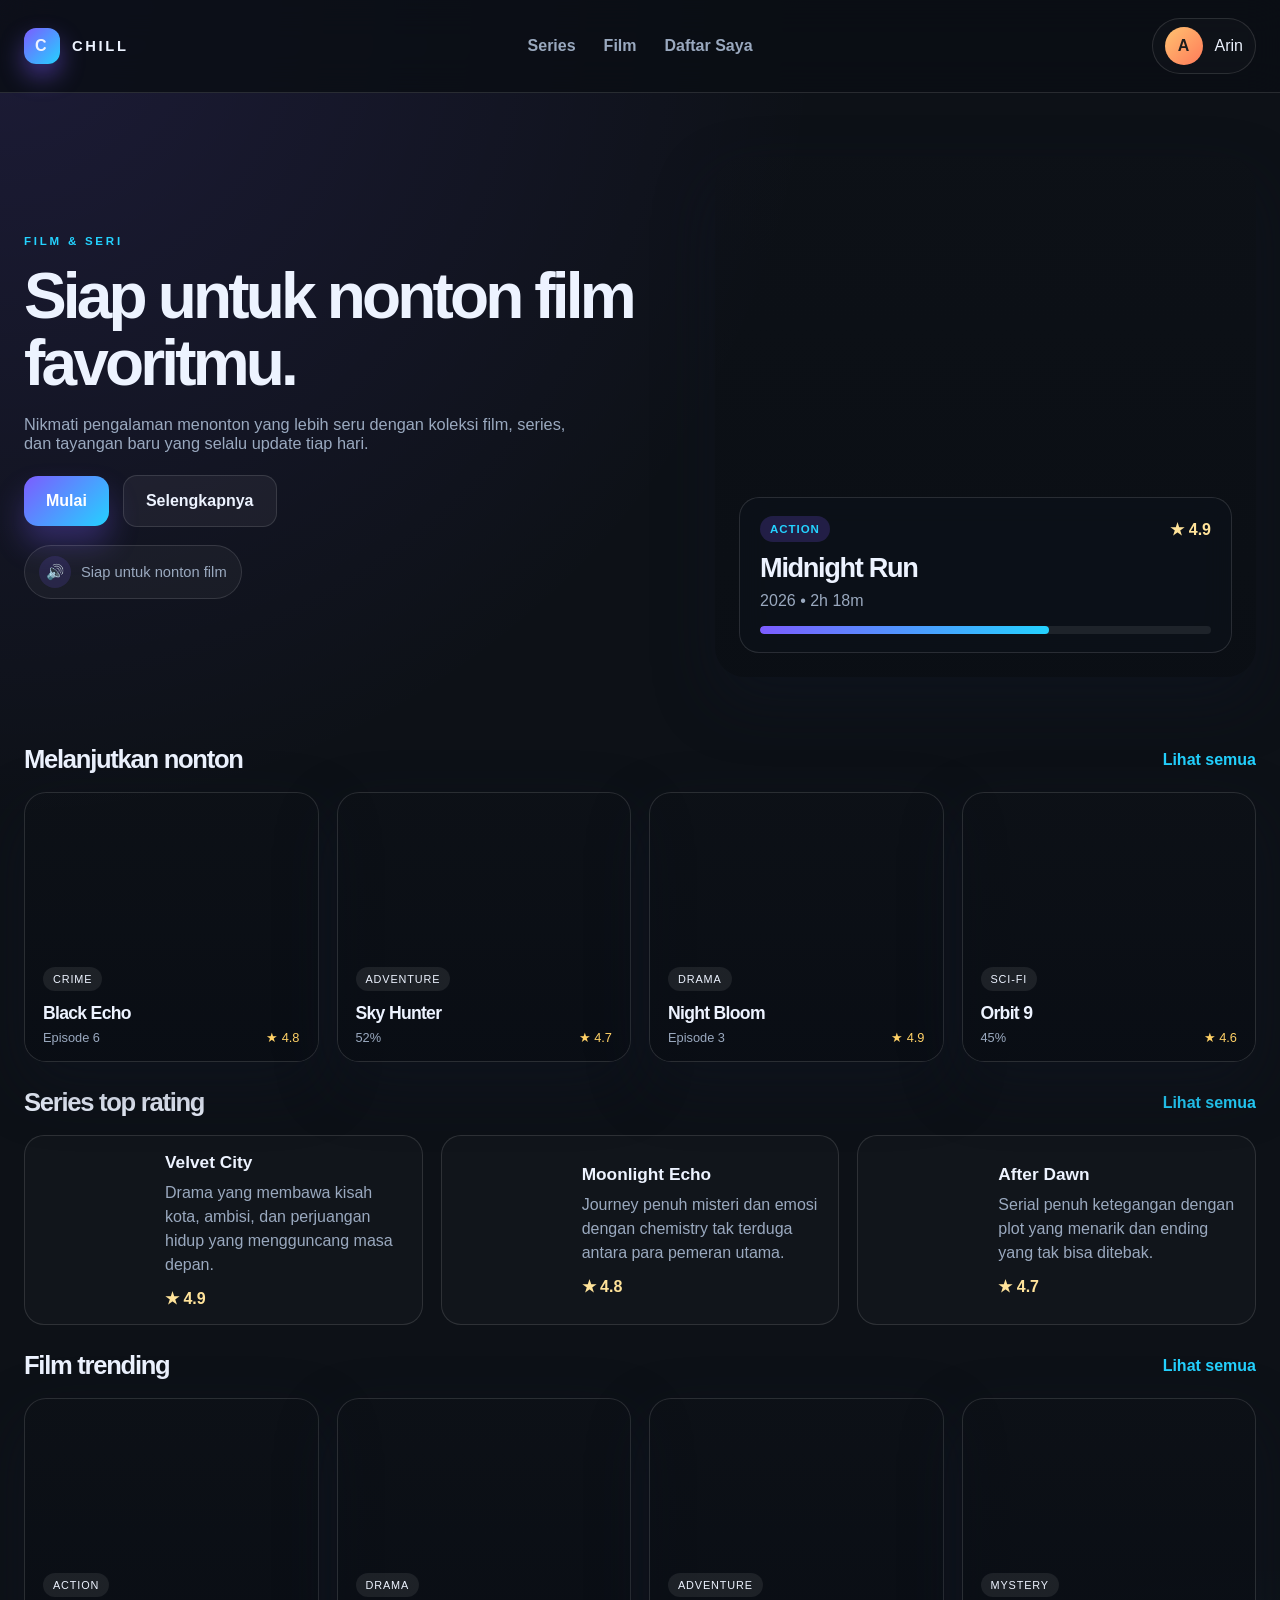
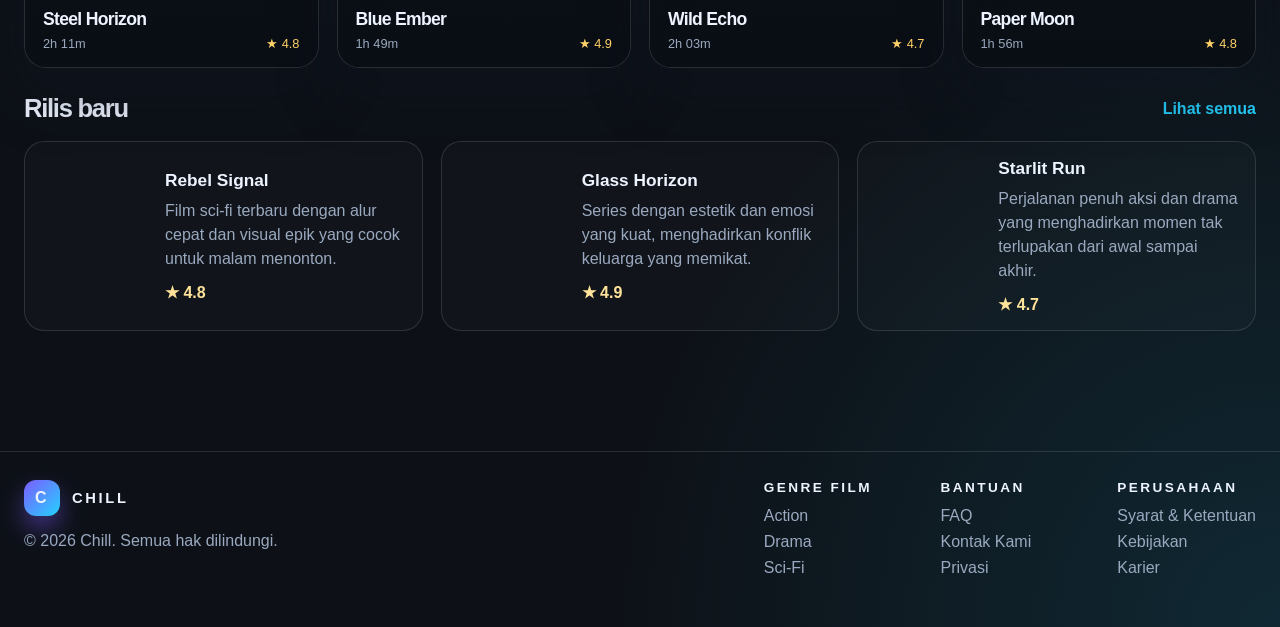
==== index.html @ d4815165 "commit pertama" ====
<!DOCTYPE html>
<html lang="id">
  <head>
    <meta charset="UTF-8" />
    <meta name="viewport" content="width=device-width, initial-scale=1.0" />
    <title>Chill — Beranda</title>
    <link rel="stylesheet" href="styles.css" />
  </head>
  <body>
    <header class="site-header">
      <div class="header-inner">
        <div class="brand"><span class="brand-mark">C</span> Chill</div>

        <nav class="site-nav" aria-label="Main navigation">
          <a href="#series">Series</a>
          <a href="#film">Film</a>
          <a href="#daftar-saya">Daftar Saya</a>
        </nav>

        <div class="profile-chip" aria-label="Profil pengguna">
          <div class="avatar">A</div>
          <span>Arin</span>
        </div>
      </div>
    </header>

    <main class="page-shell">
      <section class="hero" aria-label="Hero section">
        <div class="hero-copy">
          <p class="eyebrow">Film &amp; Seri</p>
          <h1>Siap untuk nonton film favoritmu.</h1>
          <p class="hero-subtitle">
            Nikmati pengalaman menonton yang lebih seru dengan koleksi film, series, dan tayangan
            baru yang selalu update tiap hari.
          </p>

          <div class="cta-row">
            <a href="#film" class="btn btn-primary">Mulai</a>
            <a href="#series" class="btn btn-secondary">Selengkapnya</a>
          </div>

          <div class="volume-box">
            <span class="volume-icon">🔊</span>
            <span>Siap untuk nonton film</span>
          </div>
        </div>

        <div class="hero-visual" aria-label="Preview film hero">
          <div class="feature-poster"></div>
          <div class="preview-card">
            <div class="preview-meta">
              <span class="tag">Action</span>
              <span class="rating">★ 4.9</span>
            </div>
            <h3>Midnight Run</h3>
            <p>2026 • 2h 18m</p>
            <div class="progress-bar"><span></span></div>
          </div>
        </div>
      </section>

      <section class="section" id="daftar-saya">
        <div class="section-header">
          <h2>Melanjutkan nonton</h2>
          <a href="#">Lihat semua</a>
        </div>

        <div class="media-grid">
          <article class="media-card" style="--poster: url('https://images.unsplash.com/photo-1516280440614-37939bbacd81?auto=format&fit=crop&w=900&q=80');">
            <div class="card-body">
              <span class="card-chip">Crime</span>
              <h3>Black Echo</h3>
              <div class="meta-row">
                <span>Episode 6</span>
                <span class="star">★ 4.8</span>
              </div>
            </div>
          </article>

          <article class="media-card" style="--poster: url('https://images.unsplash.com/photo-1500530855697-b586d89ba3ee?auto=format&fit=crop&w=900&q=80');">
            <div class="card-body">
              <span class="card-chip">Adventure</span>
              <h3>Sky Hunter</h3>
              <div class="meta-row">
                <span>52%</span>
                <span class="star">★ 4.7</span>
              </div>
            </div>
          </article>

          <article class="media-card" style="--poster: url('https://images.unsplash.com/photo-1524989941526-cf5f721f9d3d?auto=format&fit=crop&w=900&q=80');">
            <div class="card-body">
              <span class="card-chip">Drama</span>
              <h3>Night Bloom</h3>
              <div class="meta-row">
                <span>Episode 3</span>
                <span class="star">★ 4.9</span>
              </div>
            </div>
          </article>

          <article class="media-card" style="--poster: url('https://images.unsplash.com/photo-1522869635100-9f4c5e86aa37?auto=format&fit=crop&w=900&q=80');">
            <div class="card-body">
              <span class="card-chip">Sci-Fi</span>
              <h3>Orbit 9</h3>
              <div class="meta-row">
                <span>45%</span>
                <span class="star">★ 4.6</span>
              </div>
            </div>
          </article>
        </div>
      </section>

      <section class="section" id="series">
        <div class="section-header">
          <h2>Series top rating</h2>
          <a href="#">Lihat semua</a>
        </div>

        <div class="listing-grid">
          <article class="listing-card">
            <div class="thumb" style="background-image: url('https://images.unsplash.com/photo-1497032628192-86f99bcd76bc?auto=format&fit=crop&w=700&q=80');"></div>
            <div class="listing-copy">
              <h3>Velvet City</h3>
              <p>Drama yang membawa kisah kota, ambisi, dan perjuangan hidup yang mengguncang masa depan.</p>
              <div class="rating">★ 4.9</div>
            </div>
          </article>

          <article class="listing-card">
            <div class="thumb" style="background-image: url('https://images.unsplash.com/photo-1517841905240-472988babdf9?auto=format&fit=crop&w=700&q=80');"></div>
            <div class="listing-copy">
              <h3>Moonlight Echo</h3>
              <p>Journey penuh misteri dan emosi dengan chemistry tak terduga antara para pemeran utama.</p>
              <div class="rating">★ 4.8</div>
            </div>
          </article>

          <article class="listing-card">
            <div class="thumb" style="background-image: url('https://images.unsplash.com/photo-1515377905703-c4788e51af15?auto=format&fit=crop&w=700&q=80');"></div>
            <div class="listing-copy">
              <h3>After Dawn</h3>
              <p>Serial penuh ketegangan dengan plot yang menarik dan ending yang tak bisa ditebak.</p>
              <div class="rating">★ 4.7</div>
            </div>
          </article>
        </div>
      </section>

      <section class="section" id="film">
        <div class="section-header">
          <h2>Film trending</h2>
          <a href="#">Lihat semua</a>
        </div>

        <div class="media-grid">
          <article class="media-card" style="--poster: url('https://images.unsplash.com/photo-1513106580091-1d82408b8cd6?auto=format&fit=crop&w=900&q=80');">
            <div class="card-body">
              <span class="card-chip">Action</span>
              <h3>Steel Horizon</h3>
              <div class="meta-row">
                <span>2h 11m</span>
                <span class="star">★ 4.8</span>
              </div>
            </div>
          </article>

          <article class="media-card" style="--poster: url('https://images.unsplash.com/photo-1521714161819-1558fb4c9c46?auto=format&fit=crop&w=900&q=80');">
            <div class="card-body">
              <span class="card-chip">Drama</span>
              <h3>Blue Ember</h3>
              <div class="meta-row">
                <span>1h 49m</span>
                <span class="star">★ 4.9</span>
              </div>
            </div>
          </article>

          <article class="media-card" style="--poster: url('https://images.unsplash.com/photo-1492691527719-9d1e07e534b4?auto=format&fit=crop&w=900&q=80');">
            <div class="card-body">
              <span class="card-chip">Adventure</span>
              <h3>Wild Echo</h3>
              <div class="meta-row">
                <span>2h 03m</span>
                <span class="star">★ 4.7</span>
              </div>
            </div>
          </article>

          <article class="media-card" style="--poster: url('https://images.unsplash.com/photo-1517602302552-471fe67acf66?auto=format&fit=crop&w=900&q=80');">
            <div class="card-body">
              <span class="card-chip">Mystery</span>
              <h3>Paper Moon</h3>
              <div class="meta-row">
                <span>1h 56m</span>
                <span class="star">★ 4.8</span>
              </div>
            </div>
          </article>
        </div>
      </section>

      <section class="section">
        <div class="section-header">
          <h2>Rilis baru</h2>
          <a href="#">Lihat semua</a>
        </div>

        <div class="listing-grid">
          <article class="listing-card">
            <div class="thumb" style="background-image: url('https://images.unsplash.com/photo-1529156069898-49953e39b3ac?auto=format&fit=crop&w=700&q=80');"></div>
            <div class="listing-copy">
              <h3>Rebel Signal</h3>
              <p>Film sci-fi terbaru dengan alur cepat dan visual epik yang cocok untuk malam menonton.</p>
              <div class="rating">★ 4.8</div>
            </div>
          </article>

          <article class="listing-card">
            <div class="thumb" style="background-image: url('https://images.unsplash.com/photo-1469474968028-56623f02e42e?auto=format&fit=crop&w=700&q=80');"></div>
            <div class="listing-copy">
              <h3>Glass Horizon</h3>
              <p>Series dengan estetik dan emosi yang kuat, menghadirkan konflik keluarga yang memikat.</p>
              <div class="rating">★ 4.9</div>
            </div>
          </article>

          <article class="listing-card">
            <div class="thumb" style="background-image: url('https://images.unsplash.com/photo-1489599849927-2ee91cede3ba?auto=format&fit=crop&w=700&q=80');"></div>
            <div class="listing-copy">
              <h3>Starlit Run</h3>
              <p>Perjalanan penuh aksi dan drama yang menghadirkan momen tak terlupakan dari awal sampai akhir.</p>
              <div class="rating">★ 4.7</div>
            </div>
          </article>
        </div>
      </section>
    </main>

    <footer class="site-footer">
      <div class="footer-inner">
        <div class="footer-brand">
          <div class="brand"><span class="brand-mark">C</span> Chill</div>
          <p>© 2026 Chill. Semua hak dilindungi.</p>
        </div>

        <div class="footer-links">
          <div>
            <h4>Genre Film</h4>
            <a href="#">Action</a>
            <a href="#">Drama</a>
            <a href="#">Sci-Fi</a>
          </div>

          <div>
            <h4>Bantuan</h4>
            <a href="#">FAQ</a>
            <a href="#">Kontak Kami</a>
            <a href="#">Privasi</a>
          </div>

          <div>
            <h4>Perusahaan</h4>
            <a href="#">Syarat &amp; Ketentuan</a>
            <a href="#">Kebijakan</a>
            <a href="#">Karier</a>
          </div>
        </div>
      </div>
    </footer>
  </body>
</html>
---- styles.css ----
:root {
  --bg: #0d1117;
  --bg-soft: #121b2a;
  --panel: rgba(18, 25, 36, 0.9);
  --panel-strong: #162130;
  --card: #1d2a39;
  --card-alt: #0f1724;
  --text: #edf3ff;
  --muted: #9aa9bf;
  --line: rgba(255, 255, 255, 0.12);
  --primary: #7c5cff;
  --primary-2: #24d2ff;
  --accent: #ffb454;
  --success: #4ade80;
  --danger: #ff5d7a;
  --shadow: 0 24px 60px rgba(15, 23, 36, 0.45);
}

* {
  box-sizing: border-box;
}

html {
  scroll-behavior: smooth;
}

body {
  margin: 0;
  font-family: Inter, "Segoe UI", sans-serif;
  background:
    radial-gradient(circle at top left, rgba(124, 92, 255, 0.14), transparent 32%),
    radial-gradient(circle at bottom right, rgba(36, 210, 255, 0.12), transparent 26%),
    var(--bg);
  color: var(--text);
}

a {
  color: inherit;
  text-decoration: none;
}

img {
  max-width: 100%;
  display: block;
}

button,
input {
  font: inherit;
}

.page-shell,
.auth-shell {
  max-width: 1280px;
  margin: 0 auto;
  padding: 0 24px;
}

.site-header {
  position: sticky;
  top: 0;
  z-index: 10;
  backdrop-filter: blur(18px);
  background: rgba(10, 14, 20, 0.82);
  border-bottom: 1px solid var(--line);
}

.header-inner {
  max-width: 1280px;
  margin: 0 auto;
  padding: 18px 24px;
  display: flex;
  align-items: center;
  justify-content: space-between;
  gap: 18px;
}

.brand {
  display: inline-flex;
  align-items: center;
  gap: 12px;
  font-weight: 700;
  letter-spacing: 0.18em;
  text-transform: uppercase;
  font-size: 0.92rem;
}

.brand-mark {
  width: 36px;
  height: 36px;
  display: grid;
  place-items: center;
  border-radius: 12px;
  background: linear-gradient(135deg, var(--primary), var(--primary-2));
  box-shadow: 0 12px 24px rgba(124, 92, 255, 0.45);
  font-size: 1rem;
}

.site-nav {
  display: flex;
  align-items: center;
  gap: 28px;
  color: var(--muted);
  font-weight: 600;
}

.site-nav a {
  transition: 0.2s ease;
}

.site-nav a:hover,
.site-nav a:focus-visible {
  color: var(--text);
}

.profile-chip {
  display: inline-flex;
  align-items: center;
  gap: 12px;
  padding: 8px 12px;
  border: 1px solid var(--line);
  border-radius: 999px;
  background: rgba(255, 255, 255, 0.02);
}

.avatar {
  width: 38px;
  height: 38px;
  border-radius: 50%;
  background: linear-gradient(135deg, #ffc371, #ff7a59);
  display: grid;
  place-items: center;
  font-weight: 800;
  color: #1d1d1d;
}

.page-shell {
  padding-top: 34px;
  padding-bottom: 72px;
}

.hero {
  display: grid;
  grid-template-columns: 1.1fr 0.9fr;
  gap: 30px;
  align-items: center;
  padding: 30px 0 42px;
}

.hero-copy {
  position: relative;
}

.eyebrow {
  margin: 0 0 16px;
  text-transform: uppercase;
  letter-spacing: 0.24em;
  color: var(--primary-2);
  font-size: 0.72rem;
  font-weight: 700;
}

.hero h1 {
  margin: 0;
  font-size: clamp(2.4rem, 5vw, 4.2rem);
  line-height: 1.05;
  letter-spacing: -0.06em;
}

.hero-subtitle {
  margin: 18px 0 22px;
  color: var(--muted);
  max-width: 560px;
  font-size: 1.02rem;
}

.cta-row {
  display: flex;
  flex-wrap: wrap;
  align-items: center;
  gap: 14px;
  margin-bottom: 18px;
}

.btn {
  display: inline-flex;
  align-items: center;
  justify-content: center;
  gap: 10px;
  border: 0;
  border-radius: 14px;
  padding: 16px 22px;
  cursor: pointer;
  transition: transform 0.2s ease, box-shadow 0.2s ease;
  font-weight: 700;
}

.btn:hover,
.btn:focus-visible {
  transform: translateY(-1px);
}

.btn-primary {
  background: linear-gradient(135deg, var(--primary), var(--primary-2));
  color: white;
  box-shadow: 0 18px 30px rgba(124, 92, 255, 0.3);
}

.btn-secondary {
  background: rgba(255, 255, 255, 0.05);
  border: 1px solid var(--line);
  color: var(--text);
}

.volume-box {
  display: inline-flex;
  align-items: center;
  gap: 10px;
  padding: 10px 14px;
  background: rgba(255, 255, 255, 0.04);
  border: 1px solid var(--line);
  border-radius: 999px;
  color: var(--muted);
  font-size: 0.92rem;
}

.volume-icon {
  width: 32px;
  height: 32px;
  display: grid;
  place-items: center;
  border-radius: 50%;
  background: rgba(124, 92, 255, 0.15);
  color: var(--primary-2);
}

.hero-visual {
  position: relative;
  min-height: 520px;
}

.feature-poster {
  position: absolute;
  inset: 0 0 0 0;
  border-radius: 30px;
  background-image: url("https://images.unsplash.com/photo-1517604931442-7e0c8ed2963c?auto=format&fit=crop&w=900&q=80");
  background-size: cover;
  background-position: center;
  box-shadow: var(--shadow);
  overflow: hidden;
}

.feature-poster::before {
  content: "";
  position: absolute;
  inset: 0;
  background: linear-gradient(180deg, rgba(10, 14, 20, 0.1), rgba(10, 14, 20, 0.82));
}

.preview-card {
  position: absolute;
  right: 24px;
  bottom: 24px;
  left: 24px;
  padding: 18px 20px;
  background: rgba(12, 18, 26, 0.76);
  border: 1px solid rgba(255, 255, 255, 0.12);
  border-radius: 20px;
  backdrop-filter: blur(14px);
}

.preview-meta {
  display: flex;
  justify-content: space-between;
  align-items: center;
  gap: 16px;
  margin-bottom: 10px;
}

.tag {
  display: inline-flex;
  align-items: center;
  justify-content: center;
  padding: 7px 10px;
  border-radius: 999px;
  background: rgba(124, 92, 255, 0.2);
  color: var(--primary-2);
  font-weight: 700;
  font-size: 0.72rem;
  letter-spacing: 0.08em;
  text-transform: uppercase;
}

.preview-card h3 {
  margin: 0;
  font-size: 1.7rem;
  letter-spacing: -0.05em;
}

.preview-card p {
  margin: 8px 0 16px;
  color: var(--muted);
}

.progress-bar {
  height: 8px;
  background: rgba(255, 255, 255, 0.08);
  border-radius: 999px;
  overflow: hidden;
}

.progress-bar span {
  display: block;
  width: 64%;
  height: 100%;
  background: linear-gradient(90deg, var(--primary), var(--primary-2));
  border-radius: inherit;
}

.section {
  margin-top: 26px;
}

.section-header {
  display: flex;
  align-items: center;
  justify-content: space-between;
  gap: 20px;
  margin-bottom: 18px;
}

.section-header h2 {
  margin: 0;
  font-size: clamp(1.5rem, 2vw, 2.1rem);
  letter-spacing: -0.05em;
}

.section-header a {
  color: var(--primary-2);
  font-weight: 600;
}

.media-grid {
  display: grid;
  grid-template-columns: repeat(4, minmax(0, 1fr));
  gap: 18px;
}

.media-card {
  position: relative;
  min-height: 270px;
  border-radius: 22px;
  overflow: hidden;
  border: 1px solid var(--line);
  background-image: var(--poster);
  background-size: cover;
  background-position: center;
  box-shadow: var(--shadow);
}

.media-card::before {
  content: "";
  position: absolute;
  inset: 0;
  background: linear-gradient(180deg, rgba(9, 13, 20, 0.1), rgba(9, 13, 20, 0.88));
}

.media-card > * {
  position: relative;
  z-index: 1;
}

.media-card .card-body {
  position: absolute;
  inset: auto 0 0 0;
  padding: 18px 18px 16px;
}

.card-chip {
  display: inline-flex;
  align-items: center;
  justify-content: center;
  padding: 6px 10px;
  border-radius: 999px;
  background: rgba(255, 255, 255, 0.08);
  color: var(--text);
  font-size: 0.68rem;
  text-transform: uppercase;
  letter-spacing: 0.08em;
}

.media-card h3 {
  margin: 12px 0 6px;
  font-size: 1.1rem;
  letter-spacing: -0.04em;
}

.meta-row {
  display: flex;
  align-items: center;
  justify-content: space-between;
  gap: 14px;
  color: var(--muted);
  font-size: 0.8rem;
}

.star {
  color: #ffd166;
}

.listing-grid {
  display: grid;
  grid-template-columns: repeat(3, minmax(0, 1fr));
  gap: 18px;
}

.listing-card {
  display: flex;
  gap: 16px;
  align-items: center;
  background: rgba(255, 255, 255, 0.02);
  border: 1px solid var(--line);
  border-radius: 20px;
  padding: 16px;
}

.listing-card .thumb {
  width: 108px;
  height: 150px;
  border-radius: 16px;
  background-size: cover;
  background-position: center;
  flex-shrink: 0;
}

.listing-copy h3 {
  margin: 0 0 8px;
  font-size: 1.08rem;
}

.listing-copy p {
  margin: 0 0 12px;
  color: var(--muted);
  line-height: 1.5;
}

.rating {
  font-weight: 700;
  color: #ffe39a;
}

.site-footer {
  border-top: 1px solid var(--line);
  padding: 28px 24px 42px;
  margin-top: 48px;
}

.footer-inner {
  max-width: 1280px;
  margin: 0 auto;
  display: flex;
  align-items: flex-start;
  justify-content: space-between;
  gap: 22px;
  flex-wrap: wrap;
}

.footer-brand {
  max-width: 340px;
}

.footer-brand p,
.footer-links a,
.footer-links span {
  color: var(--muted);
}

.footer-links {
  display: grid;
  grid-template-columns: repeat(3, minmax(120px, 1fr));
  gap: 18px 38px;
}

.footer-links h4 {
  margin: 0 0 12px;
  font-size: 0.85rem;
  letter-spacing: 0.18em;
  text-transform: uppercase;
  color: var(--text);
}

.footer-links a {
  display: block;
  margin-bottom: 8px;
}

.auth-page {
  min-height: 100vh;
  display: grid;
  place-items: center;
  padding: 28px 18px;
}

.auth-shell {
  width: min(1100px, 100%);
}

.auth-layout {
  display: grid;
  grid-template-columns: 1.02fr 0.98fr;
  min-height: 720px;
  border: 1px solid var(--line);
  border-radius: 32px;
  overflow: hidden;
  background: rgba(8, 12, 18, 0.78);
  box-shadow: var(--shadow);
}

.auth-visual {
  position: relative;
  padding: 40px;
  background-image: url("https://images.unsplash.com/photo-1489599849927-2ee91cede3ba?auto=format&fit=crop&w=1200&q=80");
  background-size: cover;
  background-position: center;
}

.auth-visual::before {
  content: "";
  position: absolute;
  inset: 0;
  background: linear-gradient(160deg, rgba(13, 17, 23, 0.28), rgba(13, 17, 23, 0.88));
}

.auth-visual > * {
  position: relative;
  z-index: 1;
}

.auth-badge {
  display: inline-flex;
  align-items: center;
  gap: 12px;
  padding: 10px 16px;
  border-radius: 999px;
  background: rgba(255, 255, 255, 0.08);
  border: 1px solid rgba(255, 255, 255, 0.12);
  backdrop-filter: blur(8px);
  letter-spacing: 0.12em;
  font-size: 0.7rem;
  text-transform: uppercase;
}

.auth-copy {
  margin-top: 170px;
  max-width: 440px;
}

.auth-copy h2 {
  margin: 0 0 16px;
  font-size: clamp(2.2rem, 4vw, 3.2rem);
  line-height: 1.08;
  letter-spacing: -0.06em;
}

.auth-copy p {
  margin: 0;
  color: rgba(237, 243, 255, 0.8);
  line-height: 1.7;
}

.auth-card {
  display: flex;
  flex-direction: column;
  justify-content: center;
  background: rgba(9, 14, 19, 0.86);
  padding: 52px 42px;
}

.inline-brand {
  margin-bottom: 30px;
}

.auth-card h1 {
  margin: 0 0 22px;
  font-size: clamp(2rem, 4vw, 2.6rem);
  letter-spacing: -0.06em;
}

.auth-form {
  display: grid;
  gap: 18px;
}

.field {
  display: grid;
  gap: 8px;
}

.field label {
  color: var(--muted);
  font-size: 0.9rem;
  font-weight: 600;
}

.field input {
  border: 1px solid var(--line);
  background: rgba(255, 255, 255, 0.02);
  border-radius: 14px;
  padding: 15px 16px;
  color: var(--text);
  outline: none;
  transition: border-color 0.2s ease, box-shadow 0.2s ease;
}

.field input:focus {
  border-color: rgba(124, 92, 255, 0.8);
  box-shadow: 0 0 0 4px rgba(124, 92, 255, 0.12);
}

.auth-links {
  display: flex;
  justify-content: space-between;
  align-items: center;
  gap: 12px;
  margin-top: 4px;
  color: var(--muted);
  font-size: 0.92rem;
}

.auth-links a {
  color: var(--primary-2);
  font-weight: 600;
}

.auth-actions {
  display: grid;
  gap: 12px;
  margin-top: 10px;
}

.btn-google {
  background: rgba(255, 255, 255, 0.04);
  color: var(--text);
  border: 1px solid var(--line);
}

.google-mark {
  width: 22px;
  height: 22px;
  border-radius: 50%;
  display: grid;
  place-items: center;
  background: linear-gradient(135deg, #fff, #dfe7ff);
  color: #111827;
  font-weight: 800;
  font-size: 0.8rem;
}

.switch-copy {
  margin-top: 16px;
  text-align: center;
  color: var(--muted);
}

.switch-copy a {
  color: var(--primary-2);
  font-weight: 700;
}

@media (max-width: 980px) {
  .hero,
  .auth-layout {
    grid-template-columns: 1fr;
  }

  .hero-visual {
    min-height: 420px;
  }

  .auth-visual {
    min-height: 320px;
  }

  .auth-copy {
    margin-top: 110px;
  }

  .media-grid {
    grid-template-columns: repeat(2, minmax(0, 1fr));
  }

  .listing-grid {
    grid-template-columns: 1fr;
  }
}

@media (max-width: 700px) {
  .header-inner {
    flex-wrap: wrap;
  }

  .site-nav {
    order: 3;
    width: 100%;
    justify-content: space-between;
    gap: 12px;
    font-size: 0.9rem;
  }

  .brand {
    letter-spacing: 0.1em;
  }

  .media-grid {
    grid-template-columns: 1fr;
  }

  .section-header {
    align-items: flex-start;
    flex-direction: column;
  }

  .footer-links {
    grid-template-columns: 1fr;
  }

  .auth-card {
    padding: 36px 24px;
  }

  .auth-copy {
    margin-top: 80px;
  }
}
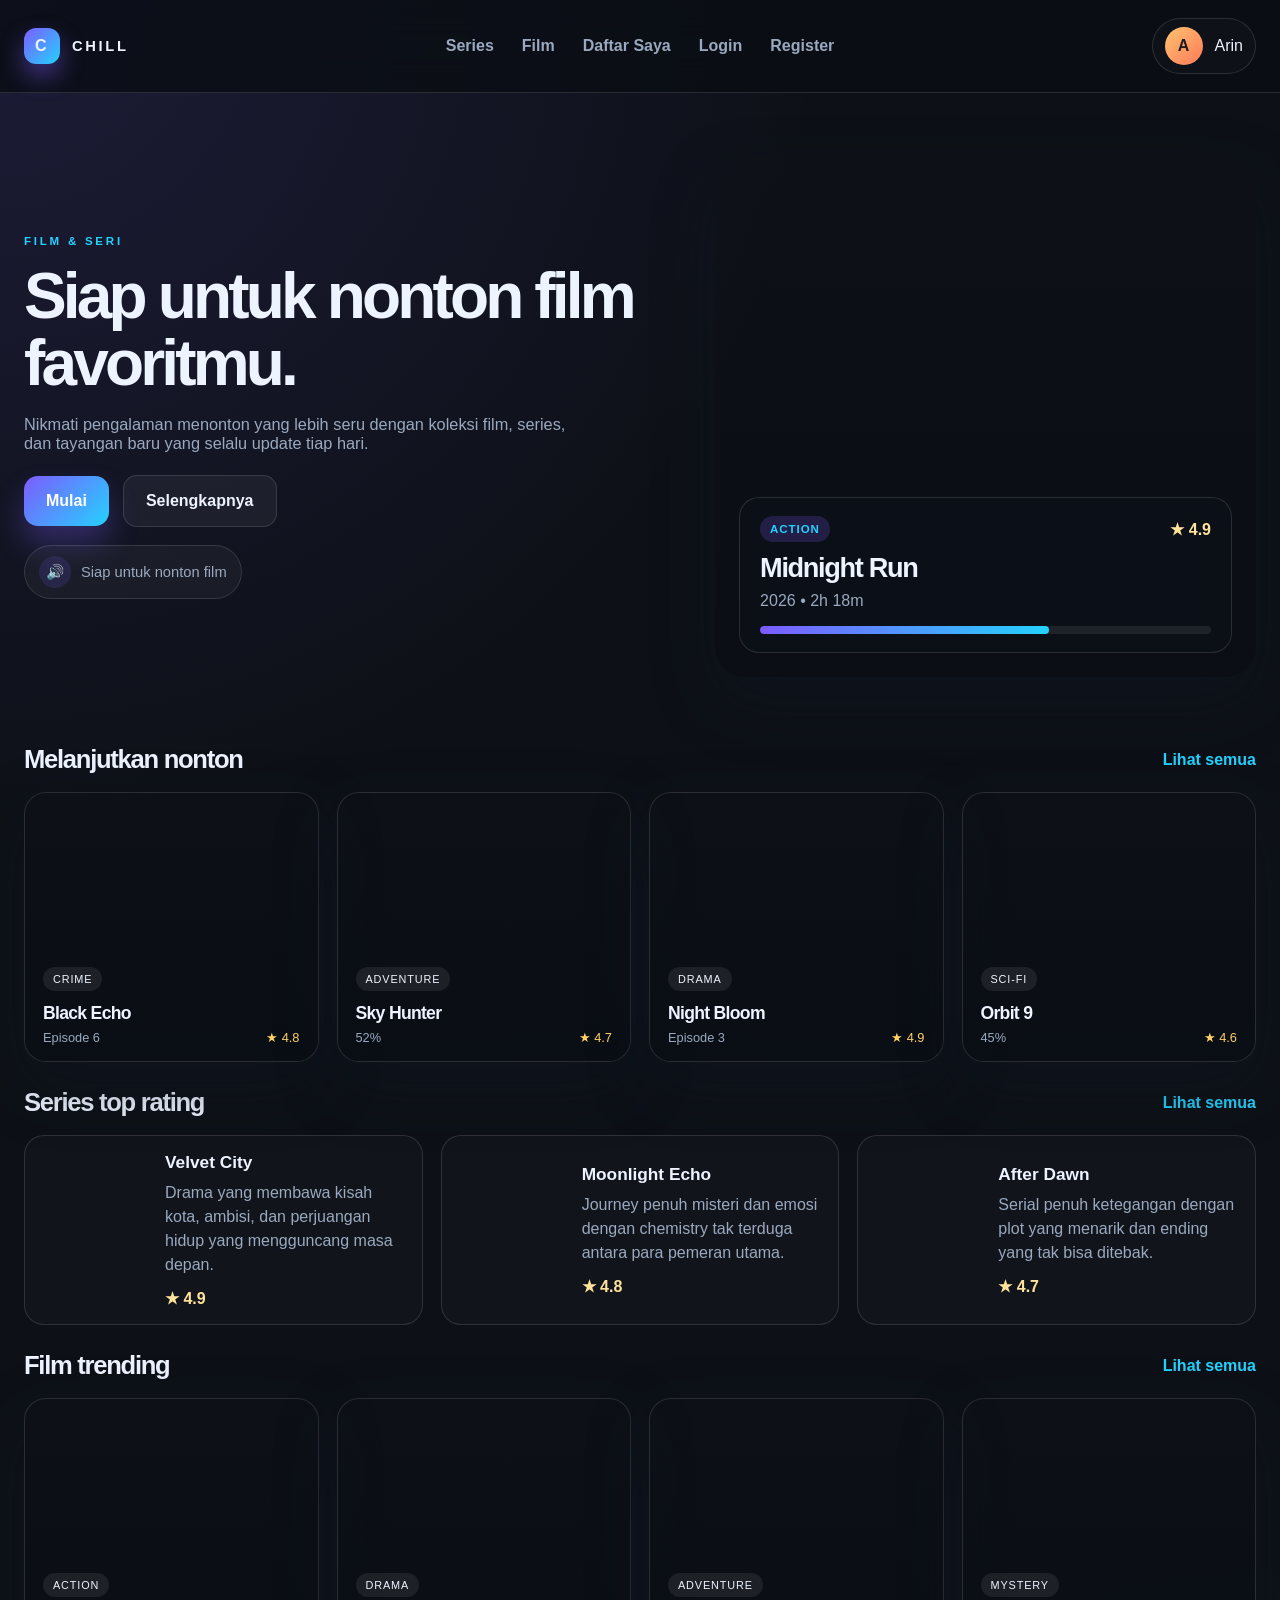
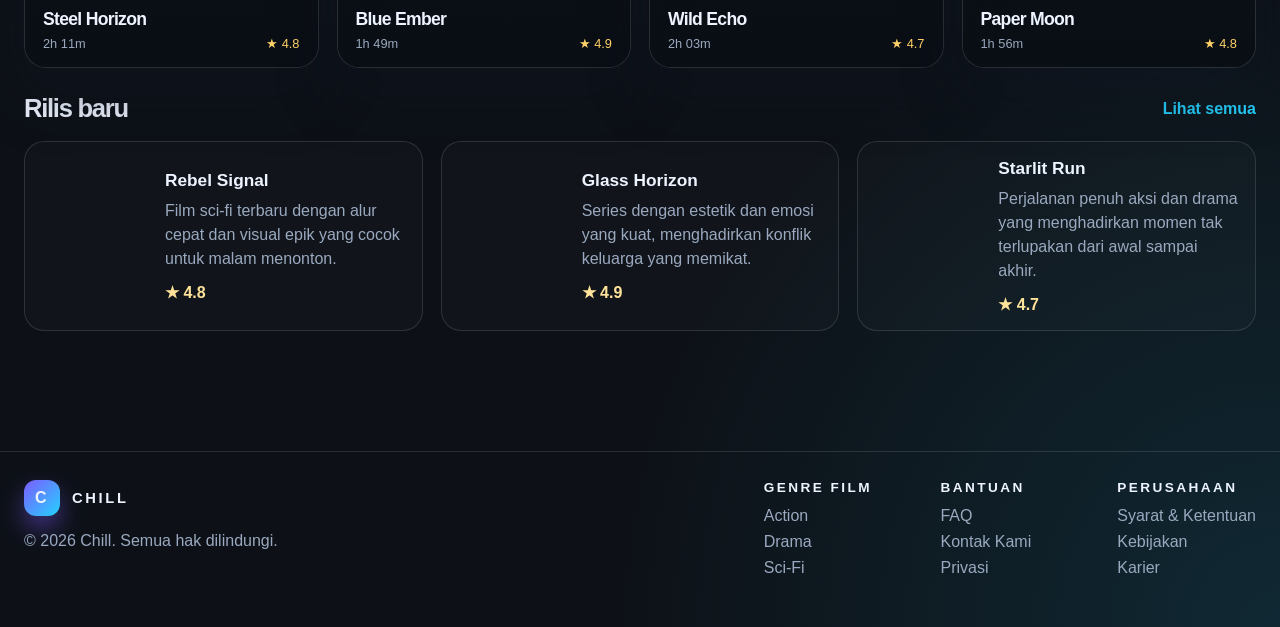
==== commit 1c25e03a: "penambahan link login dan register" ====
--- a/index.html
+++ b/index.html
@@ -15,6 +15,8 @@
           <a href="#series">Series</a>
           <a href="#film">Film</a>
           <a href="#daftar-saya">Daftar Saya</a>
+          <a href="login.html">Login</a>
+          <a href="register.html">Register</a>
         </nav>
 
         <div class="profile-chip" aria-label="Profil pengguna">
